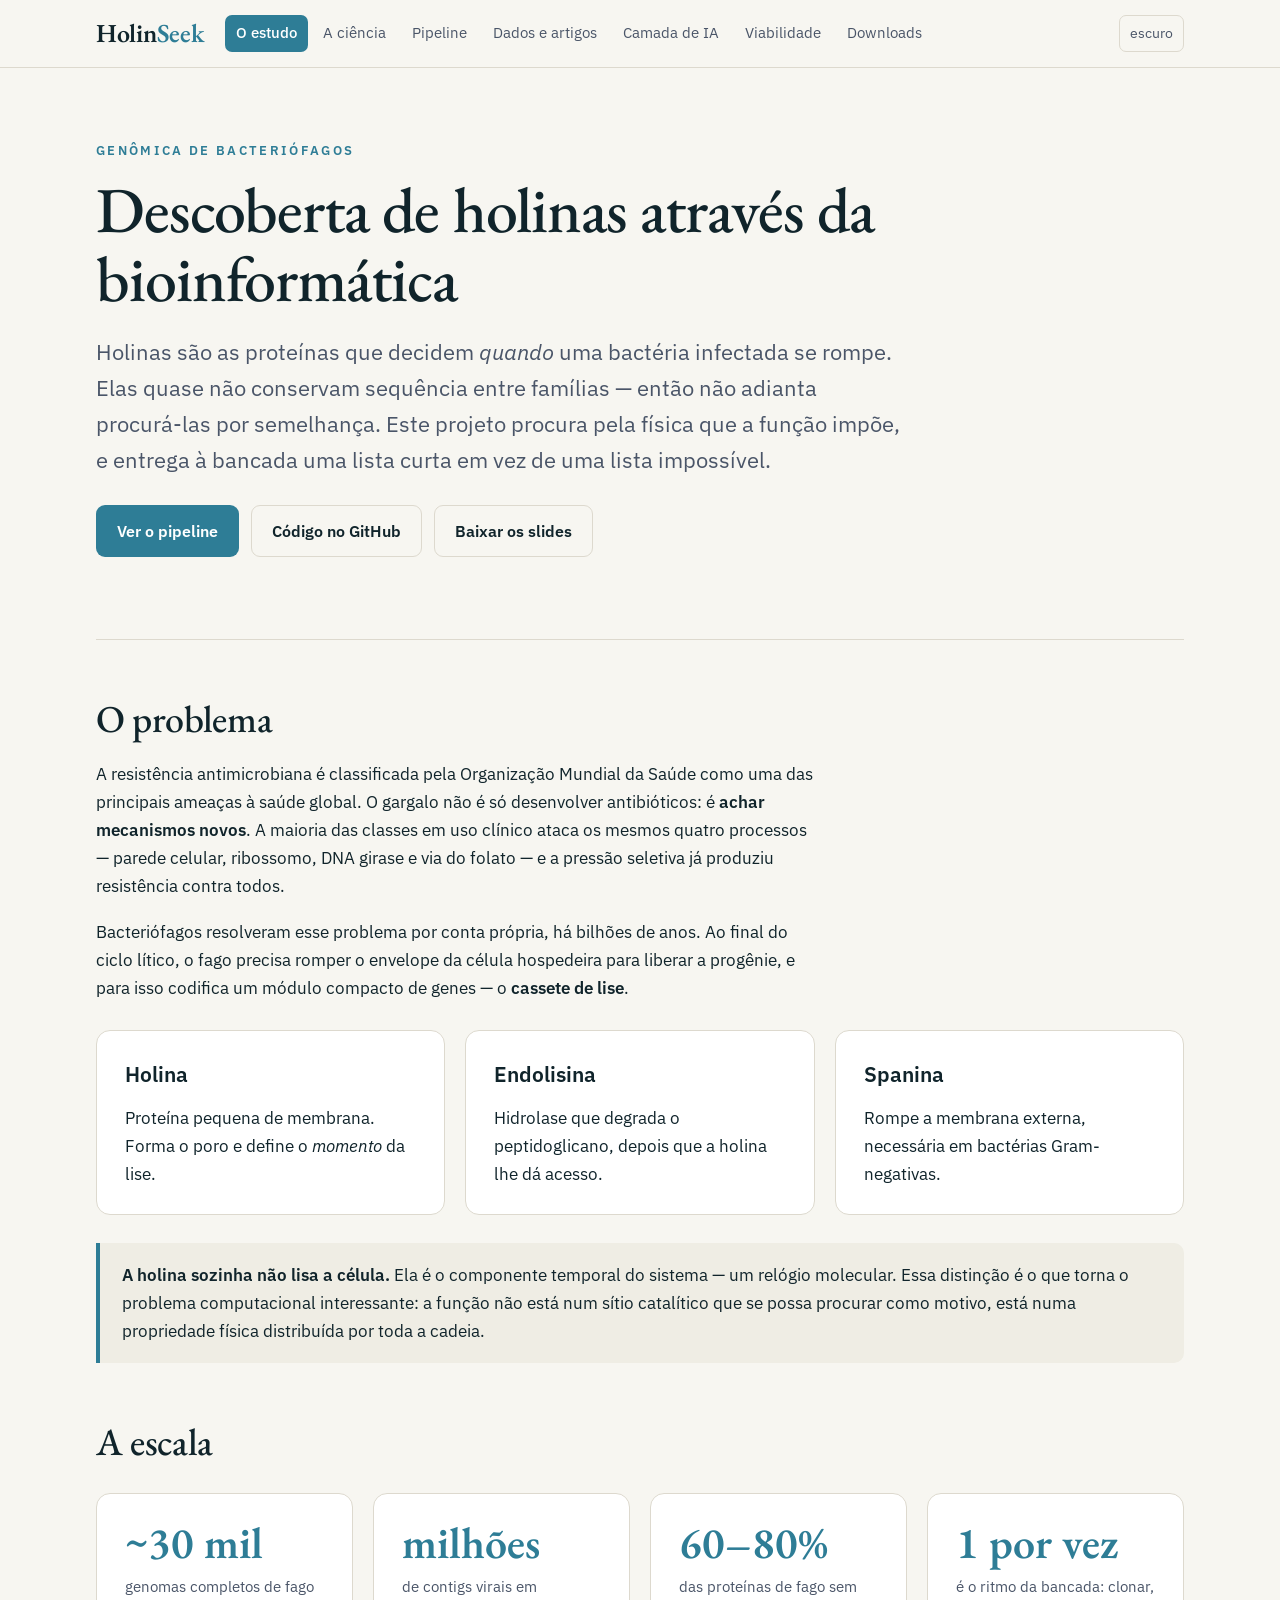
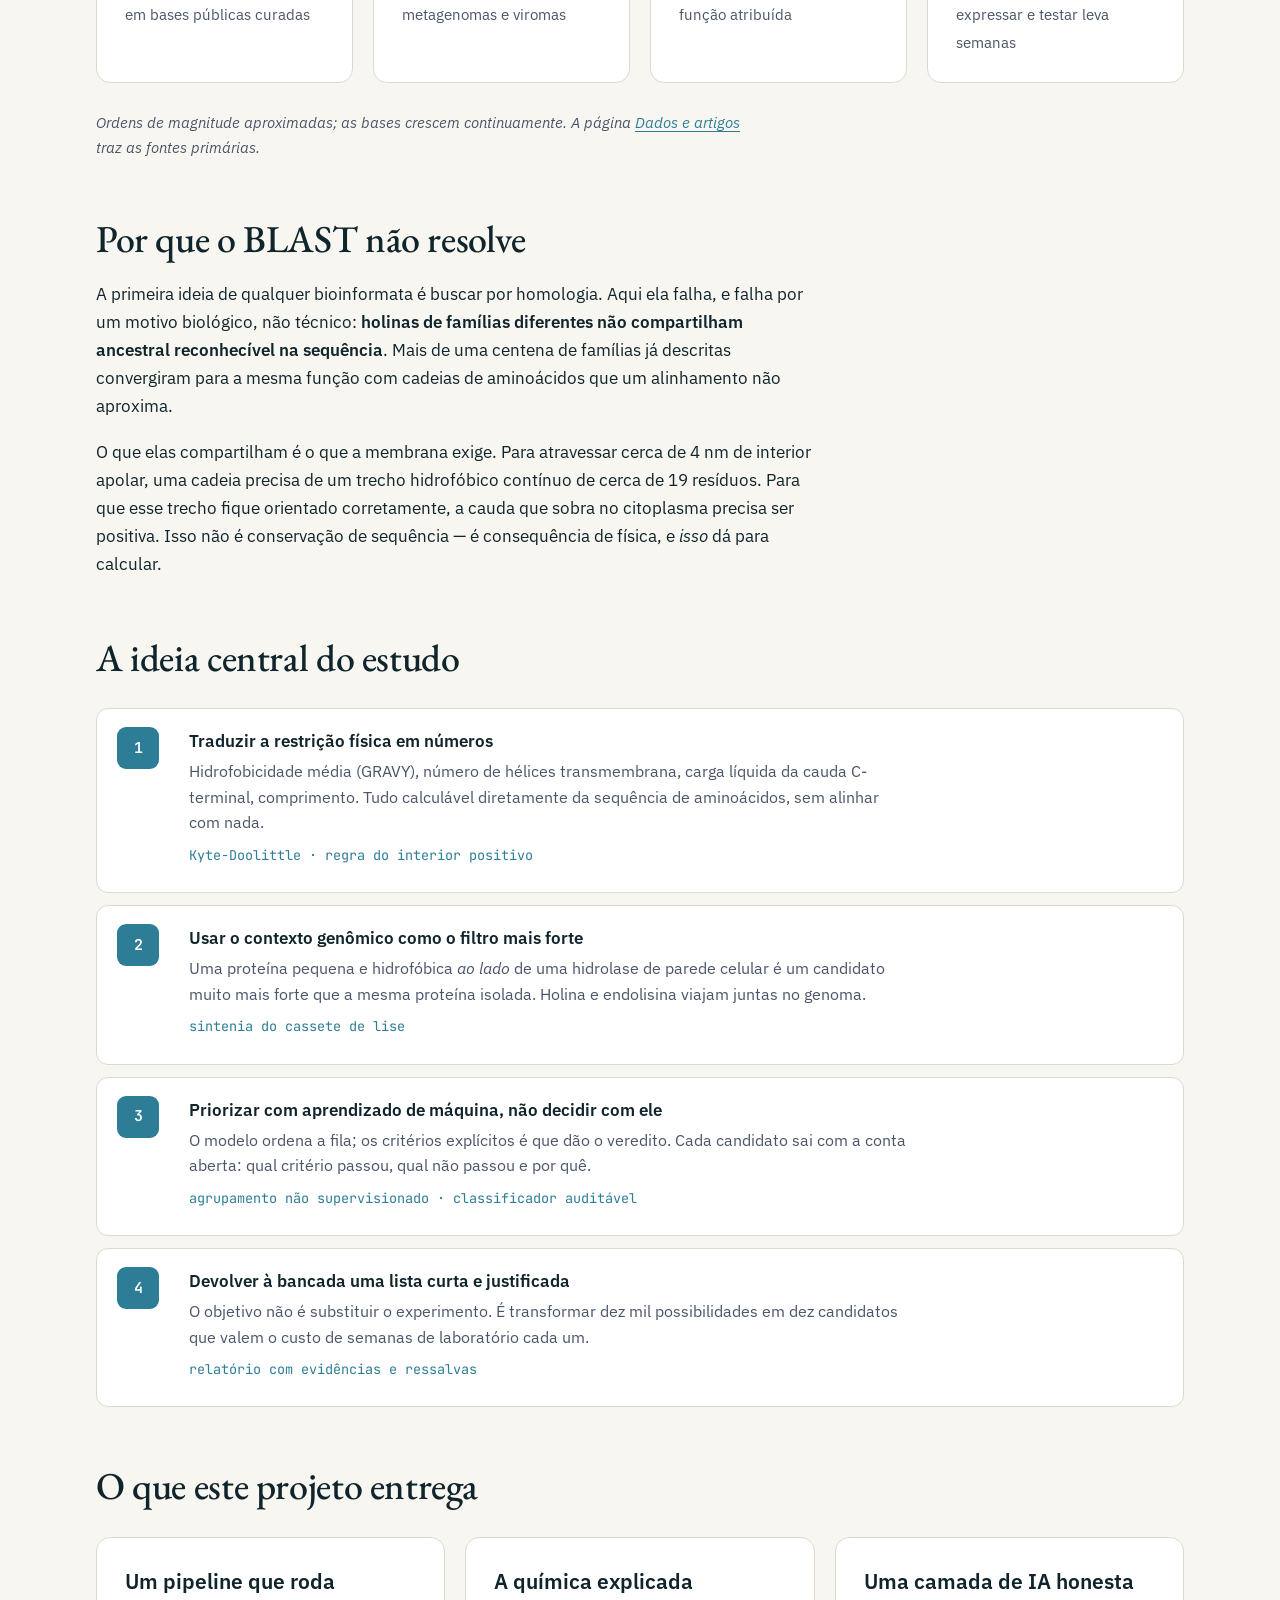
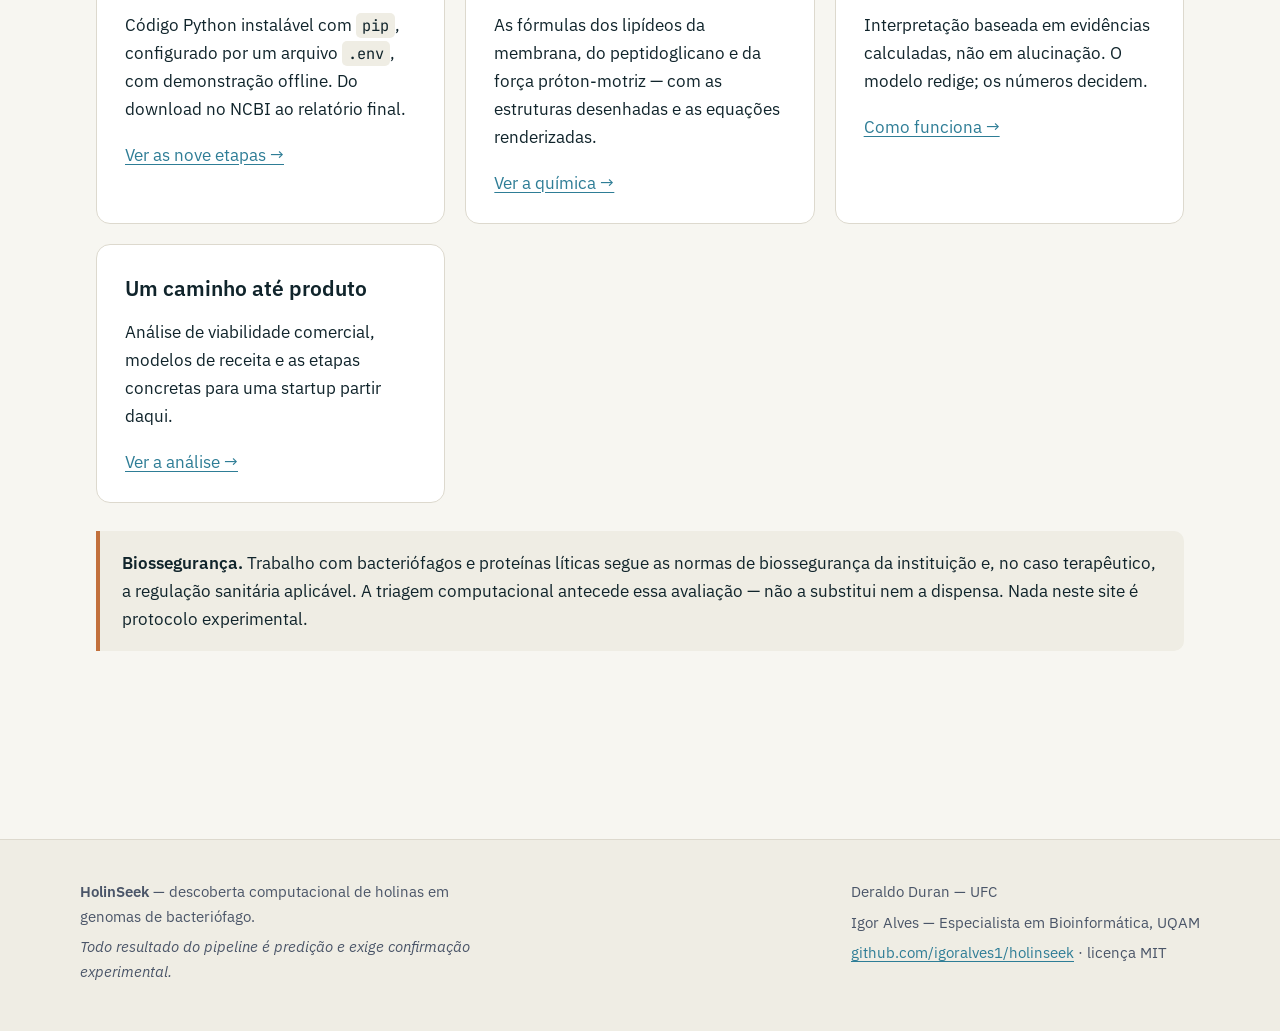
==== docs/index.html @ dbe6c69e "Pipeline de descoberta de holinas e site do projeto Busca holinas em genomas de bacteriófago por pro" ====
<!doctype html>
<html lang="pt-BR">
<head>
<meta charset="utf-8">
<meta name="viewport" content="width=device-width, initial-scale=1">
<title>HolinSeek — Descoberta de holinas através da bioinformática</title>
<meta name="description" content="Como encontrar holinas, as proteínas que controlam o momento da lise bacteriana, em milhares de genomas de bacteriófago — química, pipeline de bioinformática, estaca tecnológica e caminho para produto.">
<link rel="preconnect" href="https://fonts.googleapis.com">
<link rel="preconnect" href="https://fonts.gstatic.com" crossorigin>
<link rel="stylesheet" href="https://fonts.googleapis.com/css2?family=EB+Garamond:wght@400;500;600&family=IBM+Plex+Sans:wght@400;500;600&family=JetBrains+Mono:wght@400;500&display=swap">
<link rel="stylesheet" href="assets/css/site.css">
<link rel="icon" href="data:image/svg+xml,<svg xmlns='http://www.w3.org/2000/svg' viewBox='0 0 100 100'><text y='.9em' font-size='90'>🧬</text></svg>">
</head>
<body>

<header class="topbar">
  <div class="topbar-inner">
    <a class="brand" href="index.html">Holin<span>Seek</span></a>
    <nav class="main">
      <a href="index.html">O estudo</a>
      <a href="ciencia.html">A ciência</a>
      <a href="pipeline.html">Pipeline</a>
      <a href="dados.html">Dados e artigos</a>
      <a href="ia.html">Camada de IA</a>
      <a href="negocio.html">Viabilidade</a>
      <a href="downloads.html">Downloads</a>
    </nav>
    <button class="theme-toggle" type="button">escuro</button>
  </div>
</header>

<main>

<section class="hero">
  <p class="eyebrow">Genômica de bacteriófagos</p>
  <h1>Descoberta de holinas através da bioinformática</h1>
  <p class="lead">
    Holinas são as proteínas que decidem <em>quando</em> uma bactéria infectada
    se rompe. Elas quase não conservam sequência entre famílias — então não
    adianta procurá-las por semelhança. Este projeto procura pela física que a
    função impõe, e entrega à bancada uma lista curta em vez de uma lista
    impossível.
  </p>
  <div class="btn-row">
    <a class="btn" href="pipeline.html">Ver o pipeline</a>
    <a class="btn ghost" href="https://github.com/igoralves1/holinseek">Código no GitHub</a>
    <a class="btn ghost" href="downloads.html">Baixar os slides</a>
  </div>
</section>

<h2>O problema</h2>

<p>
  A resistência antimicrobiana é classificada pela Organização Mundial da Saúde
  como uma das principais ameaças à saúde global. O gargalo não é só
  desenvolver antibióticos: é <strong>achar mecanismos novos</strong>. A maioria
  das classes em uso clínico ataca os mesmos quatro processos — parede celular,
  ribossomo, DNA girase e via do folato — e a pressão seletiva já produziu
  resistência contra todos.
</p>

<p>
  Bacteriófagos resolveram esse problema por conta própria, há bilhões de anos.
  Ao final do ciclo lítico, o fago precisa romper o envelope da célula
  hospedeira para liberar a progênie, e para isso codifica um módulo compacto
  de genes — o <strong>cassete de lise</strong>.
</p>

<div class="grid three">
  <div class="card">
    <h3>Holina</h3>
    <p>Proteína pequena de membrana. Forma o poro e define o <em>momento</em> da lise.</p>
  </div>
  <div class="card">
    <h3>Endolisina</h3>
    <p>Hidrolase que degrada o peptidoglicano, depois que a holina lhe dá acesso.</p>
  </div>
  <div class="card">
    <h3>Spanina</h3>
    <p>Rompe a membrana externa, necessária em bactérias Gram-negativas.</p>
  </div>
</div>

<div class="callout">
  <p>
    <strong>A holina sozinha não lisa a célula.</strong> Ela é o componente
    temporal do sistema — um relógio molecular. Essa distinção é o que torna o
    problema computacional interessante: a função não está num sítio
    catalítico que se possa procurar como motivo, está numa propriedade física
    distribuída por toda a cadeia.
  </p>
</div>

<h2>A escala</h2>

<div class="grid four">
  <div class="card stat">
    <span class="num">~30 mil</span>
    <span class="lbl">genomas completos de fago em bases públicas curadas</span>
  </div>
  <div class="card stat">
    <span class="num">milhões</span>
    <span class="lbl">de contigs virais em metagenomas e viromas</span>
  </div>
  <div class="card stat">
    <span class="num">60–80%</span>
    <span class="lbl">das proteínas de fago sem função atribuída</span>
  </div>
  <div class="card stat">
    <span class="num">1 por vez</span>
    <span class="lbl">é o ritmo da bancada: clonar, expressar e testar leva semanas</span>
  </div>
</div>

<p class="note">
  Ordens de magnitude aproximadas; as bases crescem continuamente. A página
  <a href="dados.html">Dados e artigos</a> traz as fontes primárias.
</p>

<h2>Por que o BLAST não resolve</h2>

<p>
  A primeira ideia de qualquer bioinformata é buscar por homologia. Aqui ela
  falha, e falha por um motivo biológico, não técnico: <strong>holinas de
  famílias diferentes não compartilham ancestral reconhecível na
  sequência</strong>. Mais de uma centena de famílias já descritas convergiram
  para a mesma função com cadeias de aminoácidos que um alinhamento não
  aproxima.
</p>

<p>
  O que elas compartilham é o que a membrana exige. Para atravessar cerca de
  4 nm de interior apolar, uma cadeia precisa de um trecho hidrofóbico contínuo
  de cerca de 19 resíduos. Para que esse trecho fique orientado corretamente, a
  cauda que sobra no citoplasma precisa ser positiva. Isso não é conservação de
  sequência — é consequência de física, e <em>isso</em> dá para calcular.
</p>

<h2>A ideia central do estudo</h2>

<div class="flow">
  <div class="flow-step">
    <div class="n">1</div>
    <div>
      <h4>Traduzir a restrição física em números</h4>
      <p>
        Hidrofobicidade média (GRAVY), número de hélices transmembrana, carga
        líquida da cauda C-terminal, comprimento. Tudo calculável diretamente
        da sequência de aminoácidos, sem alinhar com nada.
      </p>
      <p class="tools">Kyte-Doolittle · regra do interior positivo</p>
    </div>
  </div>
  <div class="flow-step">
    <div class="n">2</div>
    <div>
      <h4>Usar o contexto genômico como o filtro mais forte</h4>
      <p>
        Uma proteína pequena e hidrofóbica <em>ao lado</em> de uma hidrolase de
        parede celular é um candidato muito mais forte que a mesma proteína
        isolada. Holina e endolisina viajam juntas no genoma.
      </p>
      <p class="tools">sintenia do cassete de lise</p>
    </div>
  </div>
  <div class="flow-step">
    <div class="n">3</div>
    <div>
      <h4>Priorizar com aprendizado de máquina, não decidir com ele</h4>
      <p>
        O modelo ordena a fila; os critérios explícitos é que dão o veredito.
        Cada candidato sai com a conta aberta: qual critério passou, qual não
        passou e por quê.
      </p>
      <p class="tools">agrupamento não supervisionado · classificador auditável</p>
    </div>
  </div>
  <div class="flow-step">
    <div class="n">4</div>
    <div>
      <h4>Devolver à bancada uma lista curta e justificada</h4>
      <p>
        O objetivo não é substituir o experimento. É transformar dez mil
        possibilidades em dez candidatos que valem o custo de semanas de
        laboratório cada um.
      </p>
      <p class="tools">relatório com evidências e ressalvas</p>
    </div>
  </div>
</div>

<h2>O que este projeto entrega</h2>

<div class="grid two">
  <div class="card">
    <h3>Um pipeline que roda</h3>
    <p>
      Código Python instalável com <code>pip</code>, configurado por um arquivo
      <code>.env</code>, com demonstração offline. Do download no NCBI ao
      relatório final.
    </p>
    <p><a href="pipeline.html">Ver as nove etapas →</a></p>
  </div>
  <div class="card">
    <h3>A química explicada</h3>
    <p>
      As fórmulas dos lipídeos da membrana, do peptidoglicano e da força
      próton-motriz — com as estruturas desenhadas e as equações renderizadas.
    </p>
    <p><a href="ciencia.html">Ver a química →</a></p>
  </div>
  <div class="card">
    <h3>Uma camada de IA honesta</h3>
    <p>
      Interpretação baseada em evidências calculadas, não em alucinação. O
      modelo redige; os números decidem.
    </p>
    <p><a href="ia.html">Como funciona →</a></p>
  </div>
  <div class="card">
    <h3>Um caminho até produto</h3>
    <p>
      Análise de viabilidade comercial, modelos de receita e as etapas
      concretas para uma startup partir daqui.
    </p>
    <p><a href="negocio.html">Ver a análise →</a></p>
  </div>
</div>

<div class="callout warn">
  <p>
    <strong>Biossegurança.</strong> Trabalho com bacteriófagos e proteínas
    líticas segue as normas de biossegurança da instituição e, no caso
    terapêutico, a regulação sanitária aplicável. A triagem computacional
    antecede essa avaliação — não a substitui nem a dispensa. Nada neste site é
    protocolo experimental.
  </p>
</div>

</main>

<footer>
  <div class="footer-inner">
    <div>
      <p><strong>HolinSeek</strong> — descoberta computacional de holinas em genomas de bacteriófago.</p>
      <p class="note">Todo resultado do pipeline é predição e exige confirmação experimental.</p>
    </div>
    <div>
      <p>Deraldo Duran — UFC</p>
      <p>Igor Alves — Especialista em Bioinformática, UQAM</p>
      <p><a href="https://github.com/igoralves1/holinseek">github.com/igoralves1/holinseek</a> · licença MIT</p>
    </div>
  </div>
</footer>

<script src="assets/js/site.js"></script>
</body>
</html>
---- docs/assets/css/site.css ----
/* HolinSeek — folha de estilo do site. */

:root {
  --ink: #10242B;
  --ink-soft: #4A5568;
  --paper: #F7F6F1;
  --paper-2: #EFEDE4;
  --card: #FFFFFF;
  --line: #DDD9CE;
  --teal: #2E7D96;
  --teal-deep: #1B3F4A;
  --rust: #C2703C;
  --code-bg: #10242B;
  --code-ink: #E8EEF0;
  --serif: "EB Garamond", Georgia, serif;
  --sans: "IBM Plex Sans", system-ui, -apple-system, Segoe UI, sans-serif;
  --mono: "JetBrains Mono", ui-monospace, SFMono-Regular, Menlo, monospace;
  --wrap: 1120px;
}

@media (prefers-color-scheme: dark) {
  :root:not([data-theme="light"]) {
    --ink: #ECF1F2;
    --ink-soft: #AFC2C8;
    --paper: #0C1A1F;
    --paper-2: #122A32;
    --card: #15323B;
    --line: #27474F;
    --teal: #7FC3D6;
    --teal-deep: #BFD8D5;
    --rust: #E29464;
    --code-bg: #081418;
  }
}

:root[data-theme="dark"] {
  --ink: #ECF1F2;
  --ink-soft: #AFC2C8;
  --paper: #0C1A1F;
  --paper-2: #122A32;
  --card: #15323B;
  --line: #27474F;
  --teal: #7FC3D6;
  --teal-deep: #BFD8D5;
  --rust: #E29464;
  --code-bg: #081418;
}

* { box-sizing: border-box; }

html { scroll-behavior: smooth; }

body {
  margin: 0;
  background: var(--paper);
  color: var(--ink);
  font-family: var(--sans);
  font-size: 17px;
  line-height: 1.65;
  -webkit-font-smoothing: antialiased;
}

/* ---------- cabeçalho e navegação ---------- */

.topbar {
  position: sticky;
  top: 0;
  z-index: 50;
  background: var(--paper);
  border-bottom: 1px solid var(--line);
}

.topbar-inner {
  max-width: var(--wrap);
  margin: 0 auto;
  padding: 12px 16px;
  display: flex;
  align-items: center;
  gap: 20px;
  flex-wrap: wrap;
}

.brand {
  font-family: var(--serif);
  font-size: 26px;
  font-weight: 600;
  color: var(--ink);
  text-decoration: none;
  letter-spacing: -0.01em;
  white-space: nowrap;
}
.brand span { color: var(--teal); }

nav.main {
  display: flex;
  gap: 4px;
  flex-wrap: wrap;
  flex: 1;
}

nav.main a {
  color: var(--ink-soft);
  text-decoration: none;
  font-size: 15px;
  padding: 6px 11px;
  border-radius: 7px;
  white-space: nowrap;
}
nav.main a:hover { background: var(--paper-2); color: var(--ink); }
nav.main a[aria-current="page"] {
  background: var(--teal);
  color: #FFFFFF;
  font-weight: 500;
}

.theme-toggle {
  background: none;
  border: 1px solid var(--line);
  color: var(--ink-soft);
  border-radius: 7px;
  padding: 6px 10px;
  font: inherit;
  font-size: 14px;
  cursor: pointer;
}
.theme-toggle:hover { background: var(--paper-2); color: var(--ink); }

/* ---------- estrutura ---------- */

main { max-width: var(--wrap); margin: 0 auto; padding: 0 16px 96px; }

.hero {
  padding: 72px 0 56px;
  border-bottom: 1px solid var(--line);
  margin-bottom: 48px;
}
.hero .eyebrow {
  font-size: 13px;
  font-weight: 600;
  letter-spacing: 0.18em;
  text-transform: uppercase;
  color: var(--teal);
  margin: 0 0 14px;
}
.hero h1 {
  font-family: var(--serif);
  font-size: clamp(38px, 6vw, 64px);
  font-weight: 500;
  line-height: 1.08;
  margin: 0 0 20px;
  letter-spacing: -0.015em;
}
.hero p.lead {
  font-size: clamp(18px, 2.4vw, 22px);
  color: var(--ink-soft);
  max-width: 62ch;
  margin: 0;
}

h2 {
  font-family: var(--serif);
  font-size: clamp(28px, 3.6vw, 38px);
  font-weight: 500;
  line-height: 1.2;
  margin: 56px 0 18px;
  letter-spacing: -0.01em;
}
h3 {
  font-size: 21px;
  font-weight: 600;
  margin: 36px 0 12px;
}
h4 { font-size: 17px; font-weight: 600; margin: 24px 0 8px; }

p { margin: 0 0 18px; max-width: 72ch; }
ul, ol { max-width: 72ch; padding-left: 24px; }
li { margin-bottom: 8px; }

a { color: var(--teal); text-underline-offset: 3px; }
a:hover { color: var(--rust); }

strong { font-weight: 600; }

hr { border: none; border-top: 1px solid var(--line); margin: 48px 0; }

/* ---------- blocos ---------- */

.card {
  background: var(--card);
  border: 1px solid var(--line);
  border-radius: 14px;
  padding: 26px 28px;
}
.card h3 { margin-top: 0; }
.card > :last-child { margin-bottom: 0; }

.grid { display: grid; gap: 20px; margin: 28px 0; }
.grid.two { grid-template-columns: repeat(auto-fit, minmax(300px, 1fr)); }
.grid.three { grid-template-columns: repeat(auto-fit, minmax(250px, 1fr)); }
.grid.four { grid-template-columns: repeat(auto-fit, minmax(200px, 1fr)); }

.stat { text-align: left; }
.stat .num {
  font-family: var(--serif);
  font-size: 44px;
  font-weight: 600;
  color: var(--teal);
  line-height: 1.05;
  display: block;
  margin-bottom: 6px;
}
.stat .lbl { font-size: 15px; color: var(--ink-soft); }

.callout {
  border-left: 4px solid var(--teal);
  background: var(--paper-2);
  padding: 18px 22px;
  border-radius: 0 10px 10px 0;
  margin: 28px 0;
}
.callout.warn { border-left-color: var(--rust); }
.callout > :last-child { margin-bottom: 0; }
.callout p { max-width: none; }

.note {
  font-size: 15px;
  color: var(--ink-soft);
  font-style: italic;
}

/* ---------- tabelas ---------- */

.table-wrap { overflow-x: auto; margin: 24px 0; }

table {
  width: 100%;
  border-collapse: collapse;
  font-size: 15.5px;
  min-width: 520px;
}
thead th {
  background: var(--ink);
  color: var(--paper);
  text-align: left;
  padding: 11px 14px;
  font-weight: 600;
  font-size: 14.5px;
}
tbody td { padding: 11px 14px; border-bottom: 1px solid var(--line); vertical-align: top; }
tbody tr:nth-child(even) { background: var(--paper-2); }

/* ---------- código ---------- */

code {
  font-family: var(--mono);
  font-size: 0.9em;
  background: var(--paper-2);
  padding: 2px 6px;
  border-radius: 5px;
}

pre {
  background: var(--code-bg);
  color: var(--code-ink);
  padding: 20px 22px;
  border-radius: 12px;
  overflow-x: auto;
  font-family: var(--mono);
  font-size: 14px;
  line-height: 1.6;
  margin: 20px 0;
}
pre code { background: none; padding: 0; font-size: inherit; color: inherit; }

/* ---------- química e matemática ---------- */

.formula {
  background: var(--card);
  border: 1px solid var(--line);
  border-left: 4px solid var(--rust);
  border-radius: 0 12px 12px 0;
  padding: 18px 24px;
  margin: 22px 0;
  overflow-x: auto;
}
.formula .caption {
  font-size: 14.5px;
  color: var(--ink-soft);
  margin: 10px 0 0;
  max-width: none;
}

.mol-grid {
  display: grid;
  gap: 18px;
  grid-template-columns: repeat(auto-fit, minmax(240px, 1fr));
  margin: 26px 0;
}
.mol {
  background: #FFFFFF;
  border: 1px solid var(--line);
  border-radius: 12px;
  padding: 14px;
  text-align: center;
}
.mol canvas { max-width: 100%; height: auto; display: block; margin: 0 auto; }
.mol .mol-name { font-size: 15px; font-weight: 600; margin: 10px 0 2px; color: #10242B; }
.mol .mol-formula { font-family: var(--mono); font-size: 13.5px; color: #4A5568; }
.mol .mol-fallback {
  font-size: 13px;
  color: #6A7179;
  padding: 24px 8px;
  display: none;
}

/* ---------- fluxo do pipeline ---------- */

.flow { display: grid; gap: 12px; margin: 28px 0; }
.flow-step {
  display: grid;
  grid-template-columns: 54px 1fr;
  gap: 18px;
  align-items: start;
  background: var(--card);
  border: 1px solid var(--line);
  border-radius: 12px;
  padding: 18px 20px;
}
.flow-step .n {
  font-family: var(--mono);
  font-size: 15px;
  font-weight: 600;
  color: #FFFFFF;
  background: var(--teal);
  border-radius: 9px;
  width: 42px;
  height: 42px;
  display: grid;
  place-items: center;
}
.flow-step h4 { margin: 0 0 4px; }
.flow-step p { margin: 0 0 8px; font-size: 15.5px; color: var(--ink-soft); }
.flow-step .tools { font-family: var(--mono); font-size: 13.5px; color: var(--teal); }

/* ---------- listas de links ---------- */

.linklist { list-style: none; padding: 0; margin: 20px 0; max-width: none; }
.linklist li {
  border-bottom: 1px solid var(--line);
  padding: 14px 0;
  margin: 0;
}
.linklist a { font-weight: 600; text-decoration: none; }
.linklist a:hover { text-decoration: underline; }
.linklist .desc { display: block; font-size: 15px; color: var(--ink-soft); margin-top: 3px; }
.linklist .meta {
  display: inline-block;
  font-family: var(--mono);
  font-size: 12.5px;
  color: var(--ink-soft);
  background: var(--paper-2);
  padding: 1px 7px;
  border-radius: 4px;
  margin-left: 8px;
}

/* ---------- botões e download ---------- */

.btn {
  display: inline-flex;
  align-items: center;
  gap: 9px;
  background: var(--teal);
  color: #FFFFFF;
  text-decoration: none;
  padding: 12px 20px;
  border-radius: 9px;
  font-weight: 600;
  font-size: 16px;
  border: 1px solid transparent;
}
.btn:hover { background: var(--teal-deep); color: #FFFFFF; }
.btn.ghost {
  background: transparent;
  color: var(--ink);
  border-color: var(--line);
}
.btn.ghost:hover { background: var(--paper-2); color: var(--ink); }

.btn-row { display: flex; gap: 12px; flex-wrap: wrap; margin: 26px 0; }

.dl-card {
  display: flex;
  gap: 18px;
  align-items: center;
  background: var(--card);
  border: 1px solid var(--line);
  border-radius: 14px;
  padding: 22px 24px;
  text-decoration: none;
  color: var(--ink);
}
.dl-card:hover { border-color: var(--teal); color: var(--ink); }
.dl-card .ext {
  font-family: var(--mono);
  font-size: 14px;
  font-weight: 600;
  color: #FFFFFF;
  background: var(--rust);
  border-radius: 9px;
  padding: 14px 12px;
  min-width: 62px;
  text-align: center;
}
.dl-card .t { font-weight: 600; font-size: 17px; }
.dl-card .s { font-size: 14.5px; color: var(--ink-soft); }

/* ---------- etapas de negócio ---------- */

.phase {
  border-left: 3px solid var(--line);
  padding: 0 0 26px 24px;
  margin-left: 10px;
  position: relative;
}
.phase::before {
  content: "";
  position: absolute;
  left: -8px;
  top: 6px;
  width: 13px;
  height: 13px;
  border-radius: 50%;
  background: var(--teal);
  border: 3px solid var(--paper);
}
.phase:last-child { border-left-color: transparent; }
.phase .when {
  font-family: var(--mono);
  font-size: 13px;
  color: var(--rust);
  text-transform: uppercase;
  letter-spacing: 0.06em;
}
.phase h3 { margin: 4px 0 8px; }

/* ---------- rodapé ---------- */

footer {
  border-top: 1px solid var(--line);
  background: var(--paper-2);
  padding: 40px 16px;
  margin-top: 64px;
}
.footer-inner {
  max-width: var(--wrap);
  margin: 0 auto;
  display: flex;
  justify-content: space-between;
  gap: 28px;
  flex-wrap: wrap;
  font-size: 15px;
  color: var(--ink-soft);
}
.footer-inner p { margin: 0 0 6px; max-width: 46ch; }
.footer-inner a { color: var(--teal); }

/* ---------- utilitários ---------- */

.muted { color: var(--ink-soft); }
.center { text-align: center; }
.nowrap { white-space: nowrap; }

@media (max-width: 640px) {
  body { font-size: 16px; }
  .hero { padding: 48px 0 36px; }
  .flow-step { grid-template-columns: 1fr; gap: 10px; }
  .topbar-inner { gap: 10px; }
  nav.main { order: 3; width: 100%; }
}

@media print {
  .topbar, footer, .theme-toggle { display: none; }
  body { background: #FFF; color: #000; }
}
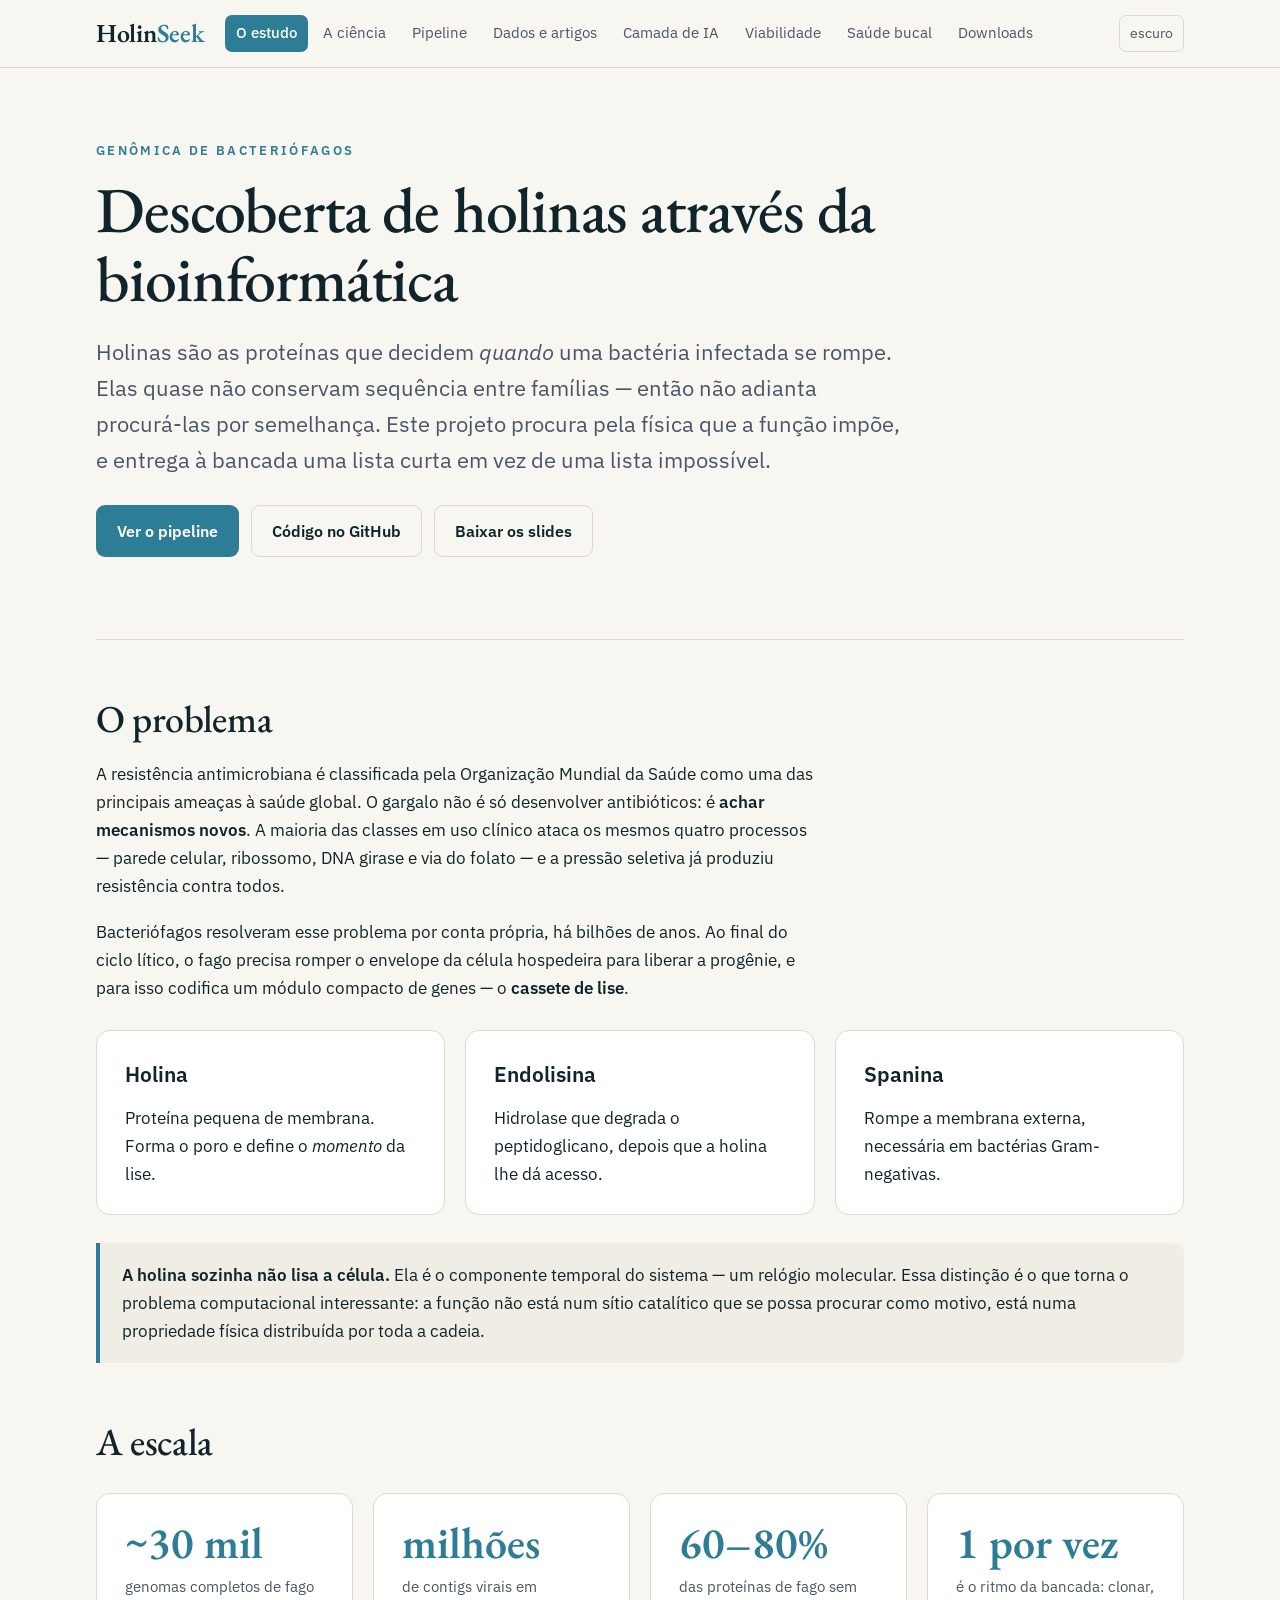
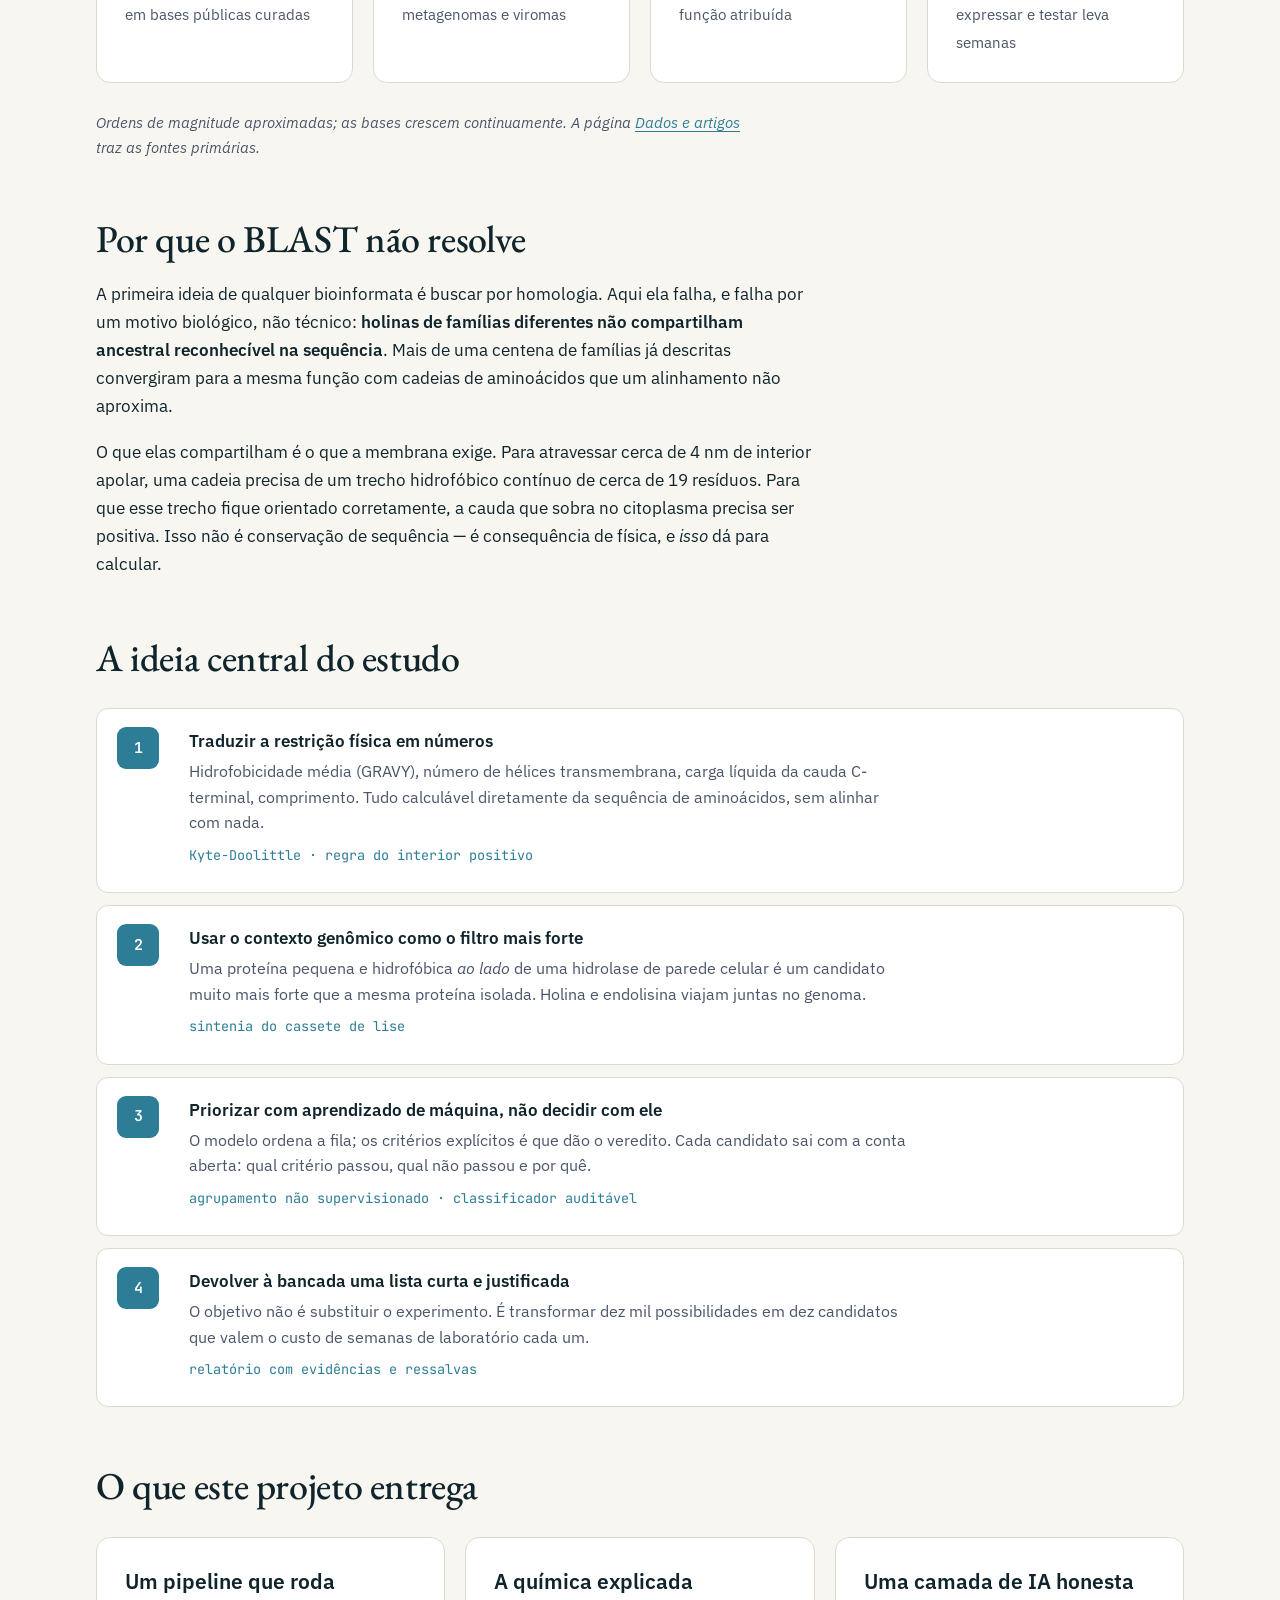
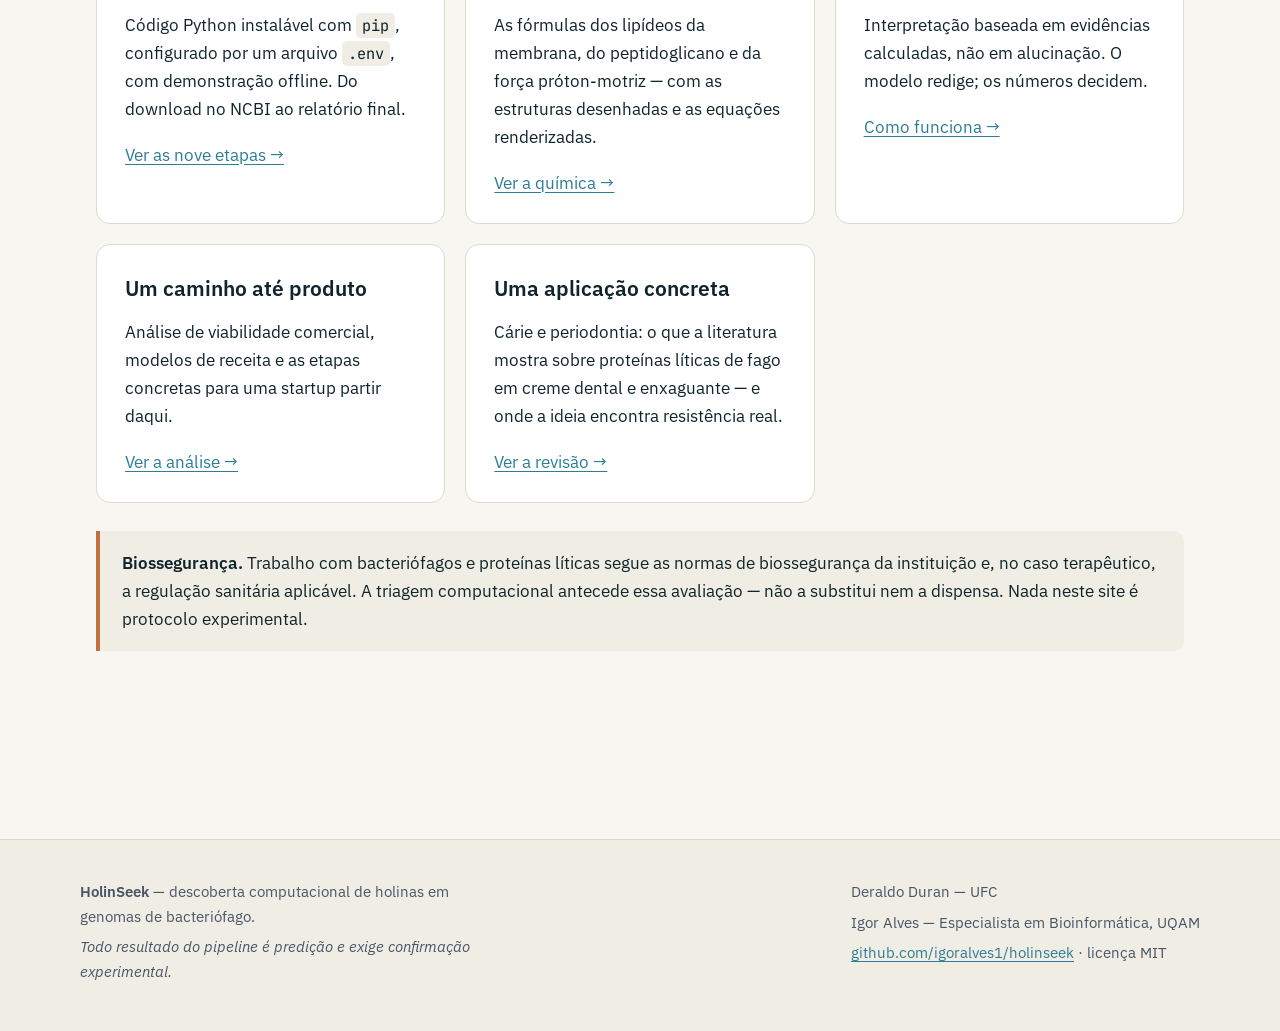
==== commit 0a9d358e: "Linha de saúde bucal: revisão de literatura e análise de produto Nova página docs/saude-bucal.html c" ====
--- a/docs/index.html
+++ b/docs/index.html
@@ -23,6 +23,7 @@
       <a href="dados.html">Dados e artigos</a>
       <a href="ia.html">Camada de IA</a>
       <a href="negocio.html">Viabilidade</a>
+      <a href="saude-bucal.html">Saúde bucal</a>
       <a href="downloads.html">Downloads</a>
     </nav>
     <button class="theme-toggle" type="button">escuro</button>
@@ -225,6 +226,15 @@
     </p>
     <p><a href="negocio.html">Ver a análise →</a></p>
   </div>
+  <div class="card">
+    <h3>Uma aplicação concreta</h3>
+    <p>
+      Cárie e periodontia: o que a literatura mostra sobre proteínas líticas
+      de fago em creme dental e enxaguante — e onde a ideia encontra
+      resistência real.
+    </p>
+    <p><a href="saude-bucal.html">Ver a revisão →</a></p>
+  </div>
 </div>
 
 <div class="callout warn">
